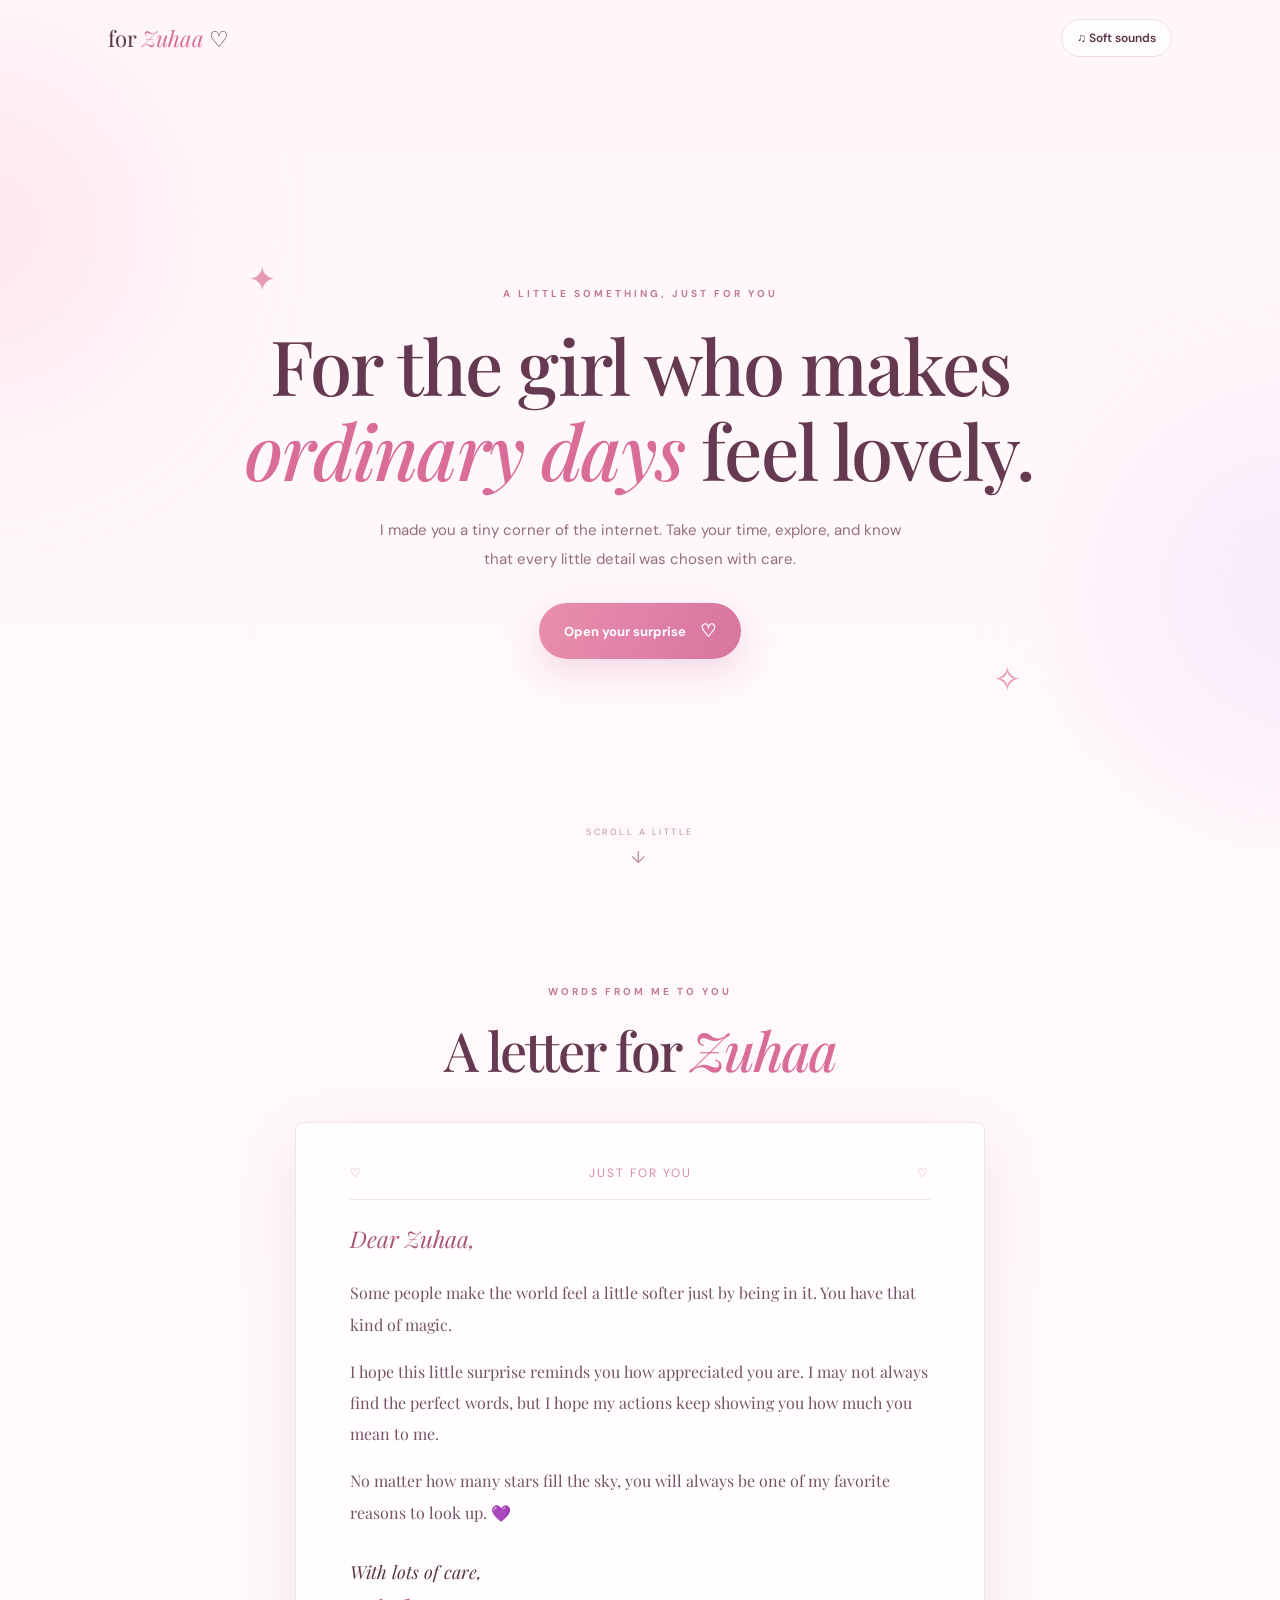
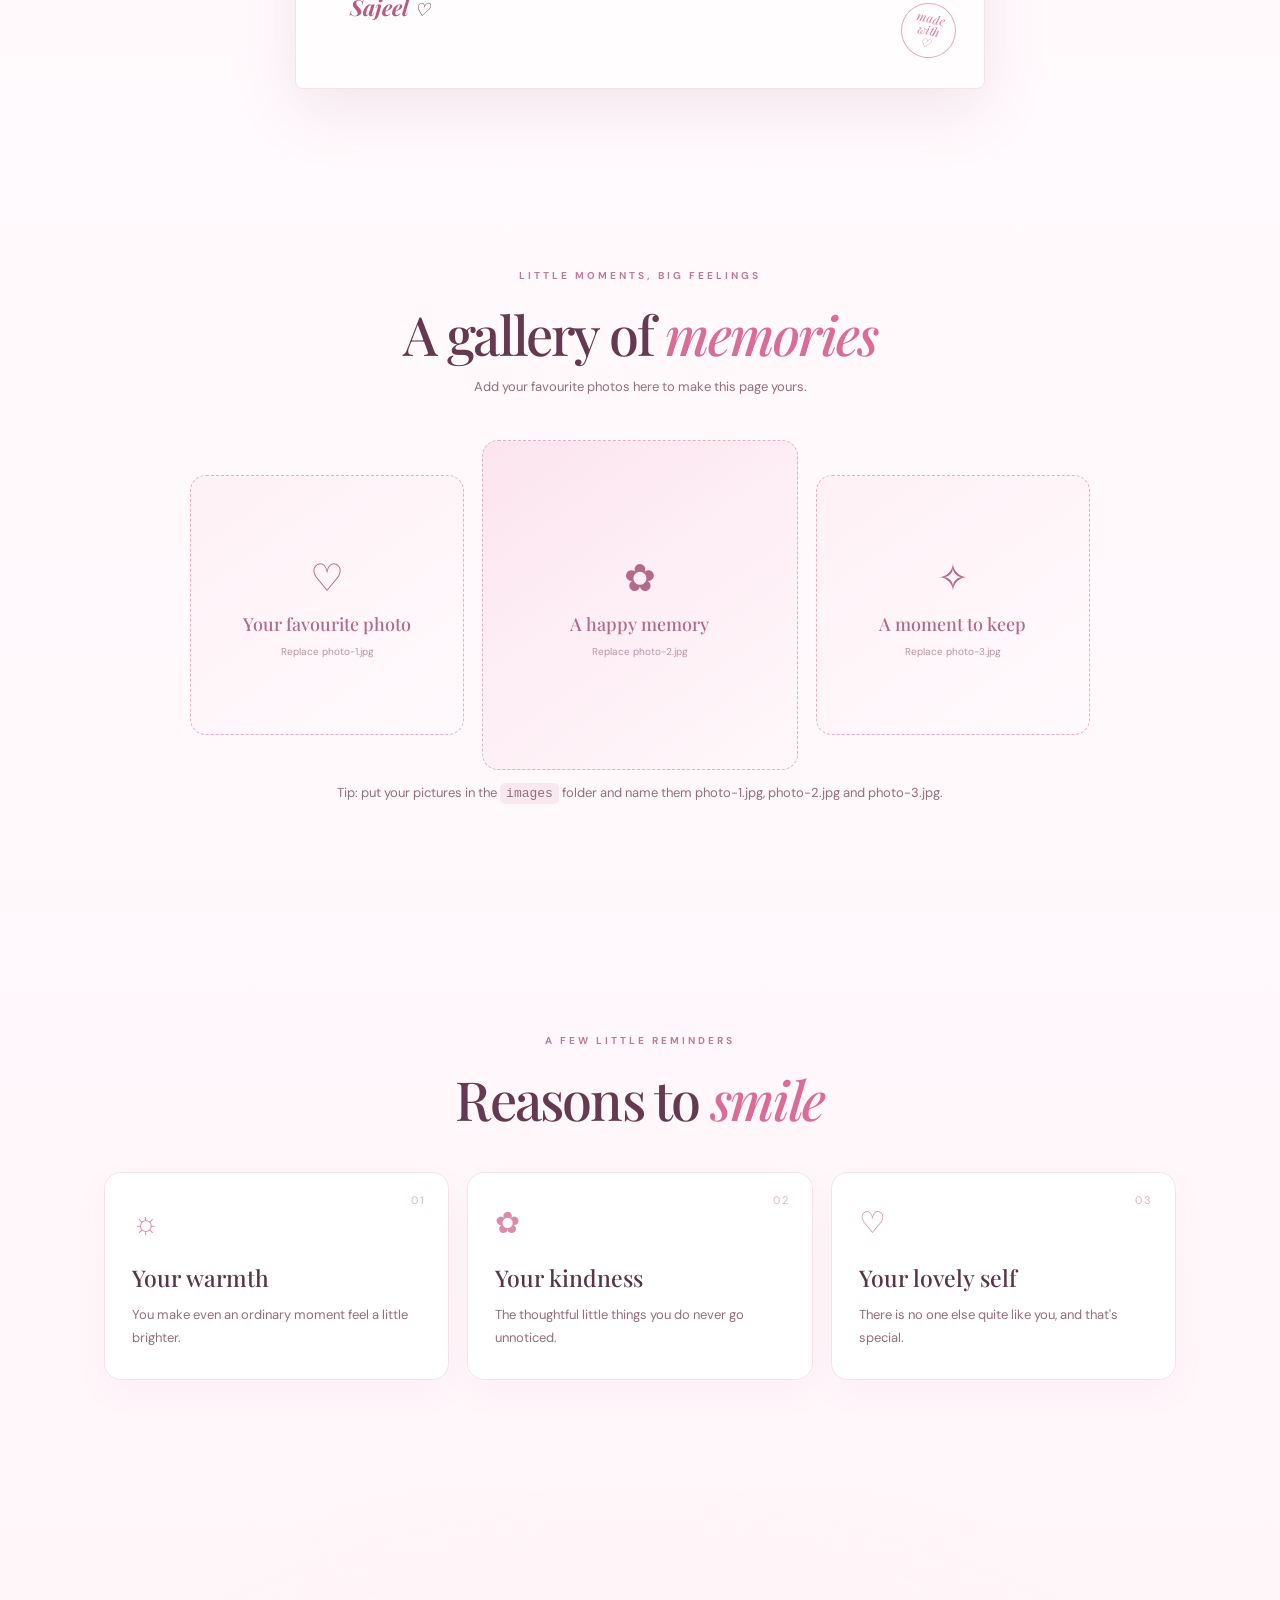
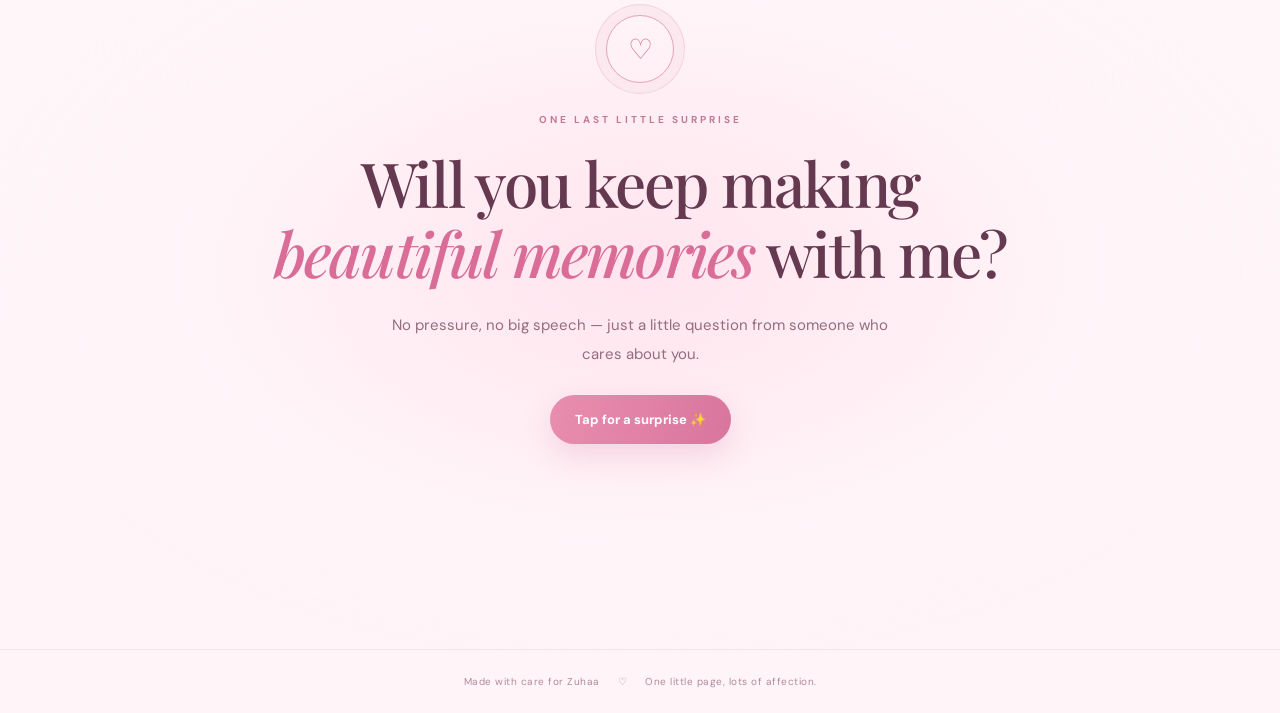
==== index.html @ 1cbfd00b "Add files via upload" ====
<!DOCTYPE html>
<html lang="en">
<head>
  <meta charset="UTF-8">
  <meta name="viewport" content="width=device-width, initial-scale=1.0">
  <meta name="theme-color" content="#ffe8f0">
  <meta name="description" content="A little universe made just for Zuhaa.">
  <title>For Zuhaa ♡</title>
  <link rel="preconnect" href="https://fonts.googleapis.com">
  <link rel="preconnect" href="https://fonts.gstatic.com" crossorigin>
  <link href="https://fonts.googleapis.com/css2?family=DM+Sans:wght@400;500;600;700&family=Playfair+Display:ital,wght@0,500;0,600;0,700;1,500;1,600&display=swap" rel="stylesheet">
  <link rel="stylesheet" href="style.css">
</head>
<body>
  <div class="ambient ambient-one"></div><div class="ambient ambient-two"></div>
  <nav class="topbar">
    <a class="brand" href="#home" aria-label="Home">for <span>Zuhaa</span> ♡</a>
    <button class="music-toggle" id="musicToggle" type="button" aria-pressed="false">♫ <span>Soft sounds</span></button>
  </nav>

  <main>
    <section class="hero section" id="home">
      <div class="sparkle sparkle-a">✦</div><div class="sparkle sparkle-b">✧</div>
      <p class="eyebrow">A LITTLE SOMETHING, JUST FOR YOU</p>
      <h1>For the girl who makes<br><em>ordinary days</em> feel lovely.</h1>
      <p class="hero-copy">I made you a tiny corner of the internet. Take your time, explore, and know that every little detail was chosen with care.</p>
      <a class="primary-btn" href="#letter">Open your surprise <span>♡</span></a>
      <div class="scroll-note">SCROLL A LITTLE <span>↓</span></div>
    </section>

    <section class="section letter-section" id="letter">
      <div class="section-heading"><p class="eyebrow">WORDS FROM ME TO YOU</p><h2>A letter for <em>Zuhaa</em></h2></div>
      <article class="letter-card">
        <div class="letter-top"><span>♡</span><span>JUST FOR YOU</span><span>♡</span></div>
        <p class="letter-dear">Dear Zuhaa,</p>
        <p>Some people make the world feel a little softer just by being in it. You have that kind of magic.</p>
        <p>I hope this little surprise reminds you how appreciated you are. I may not always find the perfect words, but I hope my actions keep showing you how much you mean to me.</p>
        <p>No matter how many stars fill the sky, you will always be one of my favorite reasons to look up. 💜</p>
        <p class="letter-sign">With lots of care, <br><strong>Sajeel</strong> ♡</p>
        <div class="letter-stamp">made<br>with<br>♡</div>
      </article>
    </section>

    <section class="section memories-section" id="memories">
      <div class="section-heading"><p class="eyebrow">LITTLE MOMENTS, BIG FEELINGS</p><h2>A gallery of <em>memories</em></h2><p class="subheading">Add your favourite photos here to make this page yours.</p></div>
      <div class="gallery" id="gallery">
        <div class="photo-placeholder"><span>♡</span><strong>Your favourite photo</strong><small>Replace photo-1.jpg</small></div>
        <div class="photo-placeholder tall"><span>✿</span><strong>A happy memory</strong><small>Replace photo-2.jpg</small></div>
        <div class="photo-placeholder"><span>✧</span><strong>A moment to keep</strong><small>Replace photo-3.jpg</small></div>
      </div>
      <p class="gallery-tip">Tip: put your pictures in the <code>images</code> folder and name them photo-1.jpg, photo-2.jpg and photo-3.jpg.</p>
    </section>

    <section class="section reasons-section" id="reasons">
      <div class="section-heading"><p class="eyebrow">A FEW LITTLE REMINDERS</p><h2>Reasons to <em>smile</em></h2></div>
      <div class="reason-grid">
        <article class="reason-card"><span>01</span><div class="reason-icon">☼</div><h3>Your warmth</h3><p>You make even an ordinary moment feel a little brighter.</p></article>
        <article class="reason-card"><span>02</span><div class="reason-icon">✿</div><h3>Your kindness</h3><p>The thoughtful little things you do never go unnoticed.</p></article>
        <article class="reason-card"><span>03</span><div class="reason-icon">♡</div><h3>Your lovely self</h3><p>There is no one else quite like you, and that's special.</p></article>
      </div>
    </section>

    <section class="final-section section" id="surprise">
      <div class="final-orbit">♡</div>
      <p class="eyebrow">ONE LAST LITTLE SURPRISE</p>
      <h2>Will you keep making<br><em>beautiful memories</em> with me?</h2>
      <p class="final-copy">No pressure, no big speech — just a little question from someone who cares about you.</p>
      <button class="primary-btn" id="surpriseBtn" type="button">Tap for a surprise ✨</button>
      <p class="surprise-message" id="surpriseMessage" aria-live="polite"></p>
    </section>
  </main>

  <footer><span>Made with care for Zuhaa</span><span>♡</span><span>One little page, lots of affection.</span></footer>
  <div class="toast" id="toast" role="status" aria-live="polite"></div>
  <script src="script.js"></script>
</body>
</html>
---- style.css ----
@import url('https://fonts.googleapis.com/css2?family=DM+Sans:wght@400;500;600;700&family=Playfair+Display:ital,wght@0,500;0,600;0,700;1,500;1,600&display=swap');
:root{--ink:#593447;--muted:#946d7e;--pink:#ef9bb8;--rose:#d96d98;--cream:#fff9fb;--line:#f2d9e3;--shadow:0 22px 65px rgba(157,83,117,.12)}
*{box-sizing:border-box}html{scroll-behavior:smooth}body{margin:0;background:linear-gradient(180deg,#fff7fa 0%,#fffafd 45%,#fff4f8 100%);color:var(--ink);font-family:'DM Sans',sans-serif;overflow-x:hidden}.ambient{position:fixed;width:320px;height:320px;border-radius:50%;filter:blur(85px);opacity:.34;pointer-events:none;z-index:-1}.ambient-one{background:#ffc5d8;top:8%;left:-180px}.ambient-two{background:#ead0ff;right:-180px;top:48%}.topbar{height:76px;max-width:1120px;margin:auto;padding:0 28px;display:flex;align-items:center;justify-content:space-between}.brand{font-family:'Playfair Display',serif;text-decoration:none;color:var(--ink);font-size:22px}.brand span{font-style:italic;color:var(--rose)}.music-toggle{border:1px solid var(--line);background:#ffffffa8;color:var(--ink);padding:10px 15px;border-radius:30px;font:600 12px 'DM Sans';cursor:pointer}.music-toggle:hover{background:white}.section{padding:110px 24px;max-width:1120px;margin:auto;text-align:center}.hero{min-height:calc(100vh - 76px);display:flex;flex-direction:column;align-items:center;justify-content:center;position:relative;padding-top:70px;padding-bottom:100px}.eyebrow{font-size:10px;letter-spacing:3px;font-weight:700;color:#c17a96;margin:0 0 22px}.hero h1,.section-heading h2,.final-section h2{font:500 clamp(42px,7vw,76px)/1.12 'Playfair Display',serif;letter-spacing:-1.8px;margin:0;color:#65394f}.hero h1 em,.section-heading h2 em,.final-section h2 em{color:var(--rose);font-weight:500}.hero-copy,.final-copy{max-width:530px;color:var(--muted);font-size:15px;line-height:1.9;margin:24px auto 30px}.primary-btn{display:inline-flex;gap:14px;align-items:center;justify-content:center;border:0;border-radius:40px;padding:16px 25px;background:linear-gradient(110deg,#e98eae,#d8759d);box-shadow:0 12px 30px #df91b34d;color:white;text-decoration:none;font:700 13px 'DM Sans';cursor:pointer;transition:transform .2s,box-shadow .2s}.primary-btn:hover{transform:translateY(-3px);box-shadow:0 16px 35px #df91b36b}.primary-btn span{font-size:18px}.scroll-note{position:absolute;bottom:32px;font-size:9px;letter-spacing:2.5px;color:#bd91a4}.scroll-note span{display:block;font-size:17px;margin-top:8px}.sparkle{position:absolute;color:#e69ab5;font-size:34px;animation:float 4s ease-in-out infinite}.sparkle-a{top:22%;left:15%}.sparkle-b{right:16%;bottom:24%;animation-delay:1s}@keyframes float{50%{transform:translateY(-13px) rotate(15deg)}}.letter-section{padding-top:85px}.section-heading{margin-bottom:42px}.section-heading h2{font-size:clamp(36px,5vw,54px)}.letter-card{position:relative;max-width:690px;margin:auto;text-align:left;background:#fffdfd;border:1px solid #f5e1e8;border-radius:8px;padding:42px 54px;box-shadow:var(--shadow);background-image:linear-gradient(#fffdfd,#fffdfd),repeating-linear-gradient(transparent,transparent 31px,#f7eaf0 32px)}.letter-top{display:flex;justify-content:space-between;color:#d88ba8;font-size:12px;letter-spacing:2px;border-bottom:1px solid #f4e4ea;padding-bottom:18px}.letter-dear{font:italic 23px 'Playfair Display',serif;color:#a95679}.letter-card p:not(.letter-sign):not(.letter-dear){font:16px/1.95 'Playfair Display',serif;color:#765366}.letter-sign{font:italic 18px/1.8 'Playfair Display',serif;margin-top:28px}.letter-sign strong{color:#b65c81;font-size:22px}.letter-stamp{position:absolute;right:28px;bottom:30px;border:1px solid #e7a9bf;color:#d47d9d;width:55px;height:55px;border-radius:50%;display:grid;place-content:center;text-align:center;font:italic 12px/1.05 'Playfair Display';transform:rotate(12deg)}.memories-section{padding-top:70px}.subheading,.gallery-tip{color:var(--muted);font-size:13px;margin-top:14px}.gallery{display:grid;grid-template-columns:1fr 1.15fr 1fr;gap:18px;align-items:center;max-width:900px;margin:45px auto 0}.photo-placeholder{min-height:260px;border:1px dashed #e6afc3;border-radius:16px;background:linear-gradient(145deg,#fff1f6,#fffafd);display:flex;flex-direction:column;align-items:center;justify-content:center;color:#b16b88;gap:9px;padding:15px}.photo-placeholder.tall{min-height:330px;background:linear-gradient(145deg,#fce5ef,#fff8fb)}.photo-placeholder span{font-size:38px}.photo-placeholder strong{font:500 18px 'Playfair Display'}.photo-placeholder small{font-size:10px;color:#bd93a5}.gallery-tip code{background:#f9e8ef;padding:3px 6px;border-radius:5px}.reason-grid{display:grid;grid-template-columns:repeat(3,1fr);gap:18px;text-align:left}.reason-card{position:relative;background:#fff;border:1px solid #f4e2e9;border-radius:17px;padding:30px 27px;box-shadow:0 12px 35px #b86d8c0c}.reason-card>span{position:absolute;right:22px;top:20px;color:#e4b2c5;font-size:11px;letter-spacing:2px}.reason-icon{font-size:30px;color:#dc8ba8;margin-bottom:20px}.reason-card h3{font:500 23px 'Playfair Display';margin:0 0 10px}.reason-card p{font-size:13px;line-height:1.8;color:var(--muted);margin:0}.final-section{max-width:none;background:radial-gradient(ellipse at center,#ffe4ee 0%,#fff4f8 48%,transparent 75%);padding-top:125px;padding-bottom:130px}.final-orbit{width:68px;height:68px;border:1px solid #e7a4bd;border-radius:50%;display:grid;place-items:center;margin:0 auto 30px;color:#d8799d;font-size:28px;box-shadow:0 0 0 10px #fce8ef,0 0 0 11px #f1d4df}.final-section h2{font-size:clamp(37px,5.6vw,62px)}.final-copy{margin-bottom:27px}.surprise-message{min-height:30px;color:#a94f76;font:italic 20px 'Playfair Display';margin-top:25px}footer{display:flex;justify-content:center;gap:18px;flex-wrap:wrap;padding:25px;color:#b18a9b;font-size:10px;letter-spacing:.5px;border-top:1px solid #f4e4ea}.toast{position:fixed;bottom:22px;left:50%;transform:translate(-50%,20px);opacity:0;background:#65394f;color:white;padding:12px 18px;border-radius:30px;font-size:12px;transition:.3s;pointer-events:none}.toast.show{opacity:1;transform:translate(-50%,0)}
@media(max-width:700px){.section{padding:82px 20px}.hero{min-height:calc(92vh - 76px)}.hero h1{font-size:clamp(39px,11vw,58px)}.hero-copy{font-size:14px}.sparkle-a{left:5%;top:17%}.sparkle-b{right:7%;bottom:18%}.letter-card{padding:30px 25px}.letter-card p:not(.letter-sign):not(.letter-dear){font-size:15px}.letter-stamp{right:18px;bottom:20px;width:47px;height:47px}.gallery{grid-template-columns:1fr;max-width:390px}.photo-placeholder,.photo-placeholder.tall{min-height:220px}.reason-grid{grid-template-columns:1fr;max-width:420px;margin:auto}.reason-card{padding:25px}.final-section{padding-top:100px;padding-bottom:100px}footer{gap:9px;flex-direction:column;align-items:center}.topbar{padding:0 19px}}
@media(prefers-reduced-motion:reduce){*,*::before,*::after{scroll-behavior:auto!important;animation:none!important;transition:none!important}}
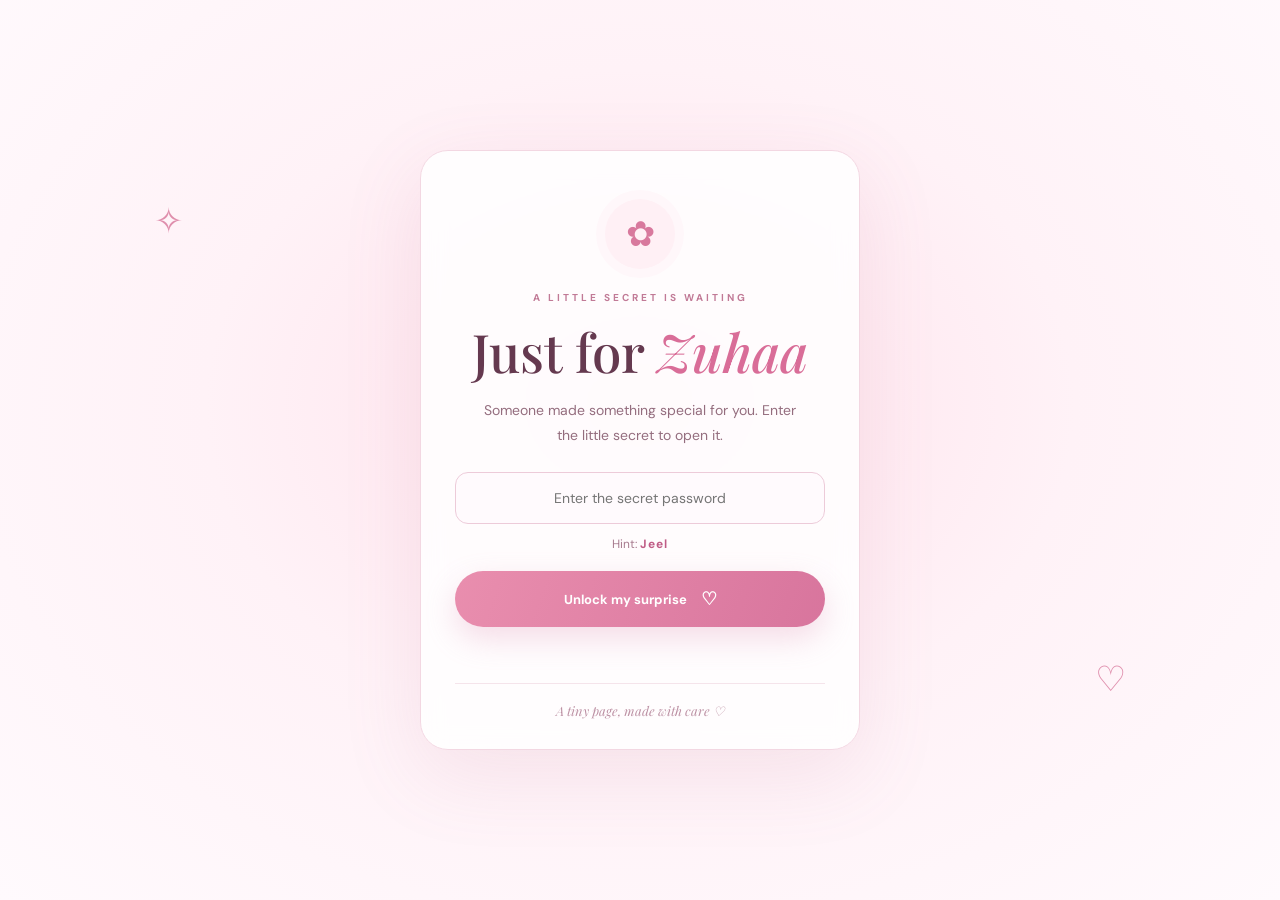
==== commit 2ca1164f: "Add files via upload" ====
--- a/index.html
+++ b/index.html
@@ -3,75 +3,98 @@
 <head>
   <meta charset="UTF-8">
   <meta name="viewport" content="width=device-width, initial-scale=1.0">
-  <meta name="theme-color" content="#ffe8f0">
+  <meta name="theme-color" content="#fff0f5">
   <meta name="description" content="A little universe made just for Zuhaa.">
-  <title>For Zuhaa ♡</title>
+  <title>A Secret for Zuhaa ♡</title>
   <link rel="preconnect" href="https://fonts.googleapis.com">
   <link rel="preconnect" href="https://fonts.gstatic.com" crossorigin>
   <link href="https://fonts.googleapis.com/css2?family=DM+Sans:wght@400;500;600;700&family=Playfair+Display:ital,wght@0,500;0,600;0,700;1,500;1,600&display=swap" rel="stylesheet">
   <link rel="stylesheet" href="style.css">
 </head>
 <body>
-  <div class="ambient ambient-one"></div><div class="ambient ambient-two"></div>
-  <nav class="topbar">
-    <a class="brand" href="#home" aria-label="Home">for <span>Zuhaa</span> ♡</a>
-    <button class="music-toggle" id="musicToggle" type="button" aria-pressed="false">♫ <span>Soft sounds</span></button>
-  </nav>
+  <div class="ambient ambient-one"></div>
+  <div class="ambient ambient-two"></div>
 
-  <main>
-    <section class="hero section" id="home">
-      <div class="sparkle sparkle-a">✦</div><div class="sparkle sparkle-b">✧</div>
-      <p class="eyebrow">A LITTLE SOMETHING, JUST FOR YOU</p>
-      <h1>For the girl who makes<br><em>ordinary days</em> feel lovely.</h1>
-      <p class="hero-copy">I made you a tiny corner of the internet. Take your time, explore, and know that every little detail was chosen with care.</p>
-      <a class="primary-btn" href="#letter">Open your surprise <span>♡</span></a>
-      <div class="scroll-note">SCROLL A LITTLE <span>↓</span></div>
-    </section>
+  <!-- Secret entrance: this is a playful client-side gate, not secure authentication. -->
+  <section class="gate" id="passwordGate" aria-labelledby="gateTitle">
+    <div class="gate-card">
+      <div class="gate-flower" aria-hidden="true">✿</div>
+      <p class="eyebrow">A LITTLE SECRET IS WAITING</p>
+      <h1 id="gateTitle">Just for <em>Zuhaa</em></h1>
+      <p class="gate-copy">Someone made something special for you. Enter the little secret to open it.</p>
+      <form id="unlockForm">
+        <label class="sr-only" for="passwordInput">Secret password</label>
+        <input id="passwordInput" type="password" placeholder="Enter the secret password" autocomplete="off" required>
+        <p class="hint">Hint: <strong>Jeel</strong></p>
+        <button class="primary-btn gate-button" type="submit">Unlock my surprise <span>♡</span></button>
+        <p class="gate-error" id="gateError" role="alert" aria-live="polite"></p>
+      </form>
+      <div class="gate-footer">A tiny page, made with care ♡</div>
+    </div>
+    <div class="gate-sparkle sparkle-left" aria-hidden="true">✧</div>
+    <div class="gate-sparkle sparkle-right" aria-hidden="true">♡</div>
+  </section>
 
-    <section class="section letter-section" id="letter">
-      <div class="section-heading"><p class="eyebrow">WORDS FROM ME TO YOU</p><h2>A letter for <em>Zuhaa</em></h2></div>
-      <article class="letter-card">
-        <div class="letter-top"><span>♡</span><span>JUST FOR YOU</span><span>♡</span></div>
-        <p class="letter-dear">Dear Zuhaa,</p>
-        <p>Some people make the world feel a little softer just by being in it. You have that kind of magic.</p>
-        <p>I hope this little surprise reminds you how appreciated you are. I may not always find the perfect words, but I hope my actions keep showing you how much you mean to me.</p>
-        <p>No matter how many stars fill the sky, you will always be one of my favorite reasons to look up. 💜</p>
-        <p class="letter-sign">With lots of care, <br><strong>Sajeel</strong> ♡</p>
-        <div class="letter-stamp">made<br>with<br>♡</div>
-      </article>
-    </section>
+  <div id="mainWebsite" class="website-content" hidden>
+    <nav class="topbar">
+      <a class="brand" href="#home" aria-label="Home">for <span>Zuhaa</span> ♡</a>
+      <span class="top-note">a little universe made for you</span>
+    </nav>
 
-    <section class="section memories-section" id="memories">
-      <div class="section-heading"><p class="eyebrow">LITTLE MOMENTS, BIG FEELINGS</p><h2>A gallery of <em>memories</em></h2><p class="subheading">Add your favourite photos here to make this page yours.</p></div>
-      <div class="gallery" id="gallery">
-        <div class="photo-placeholder"><span>♡</span><strong>Your favourite photo</strong><small>Replace photo-1.jpg</small></div>
-        <div class="photo-placeholder tall"><span>✿</span><strong>A happy memory</strong><small>Replace photo-2.jpg</small></div>
-        <div class="photo-placeholder"><span>✧</span><strong>A moment to keep</strong><small>Replace photo-3.jpg</small></div>
-      </div>
-      <p class="gallery-tip">Tip: put your pictures in the <code>images</code> folder and name them photo-1.jpg, photo-2.jpg and photo-3.jpg.</p>
-    </section>
+    <main>
+      <section class="hero section" id="home">
+        <div class="sparkle sparkle-a">✦</div><div class="sparkle sparkle-b">✧</div>
+        <p class="eyebrow">A LITTLE SOMETHING, JUST FOR YOU</p>
+        <h1>For the girl who makes<br><em>ordinary days</em> feel lovely.</h1>
+        <p class="hero-copy">I made you a tiny corner of the internet. Take your time, explore, and know that every little detail was chosen with care.</p>
+        <a class="primary-btn" href="#letter">Open your surprise <span>♡</span></a>
+        <div class="scroll-note">SCROLL A LITTLE <span>↓</span></div>
+      </section>
 
-    <section class="section reasons-section" id="reasons">
-      <div class="section-heading"><p class="eyebrow">A FEW LITTLE REMINDERS</p><h2>Reasons to <em>smile</em></h2></div>
-      <div class="reason-grid">
-        <article class="reason-card"><span>01</span><div class="reason-icon">☼</div><h3>Your warmth</h3><p>You make even an ordinary moment feel a little brighter.</p></article>
-        <article class="reason-card"><span>02</span><div class="reason-icon">✿</div><h3>Your kindness</h3><p>The thoughtful little things you do never go unnoticed.</p></article>
-        <article class="reason-card"><span>03</span><div class="reason-icon">♡</div><h3>Your lovely self</h3><p>There is no one else quite like you, and that's special.</p></article>
-      </div>
-    </section>
+      <section class="section letter-section" id="letter">
+        <div class="section-heading"><p class="eyebrow">WORDS FROM ME TO YOU</p><h2>A letter for <em>Zuhaa</em></h2></div>
+        <article class="letter-card">
+          <div class="letter-top"><span>♡</span><span>JUST FOR YOU</span><span>♡</span></div>
+          <p class="letter-dear">Dear Zuhaa,</p>
+          <p>Some people make the world feel a little softer just by being in it. You have that kind of magic.</p>
+          <p>I hope this little surprise reminds you how appreciated you are. I may not always find the perfect words, but I hope my actions keep showing you how much you mean to me.</p>
+          <p>No matter how many stars fill the sky, you will always be one of my favorite reasons to look up. 💜</p>
+          <p class="letter-sign">With lots of care,<br><strong>Sajeel</strong> ♡</p>
+          <div class="letter-stamp">made<br>with<br>♡</div>
+        </article>
+      </section>
 
-    <section class="final-section section" id="surprise">
-      <div class="final-orbit">♡</div>
-      <p class="eyebrow">ONE LAST LITTLE SURPRISE</p>
-      <h2>Will you keep making<br><em>beautiful memories</em> with me?</h2>
-      <p class="final-copy">No pressure, no big speech — just a little question from someone who cares about you.</p>
-      <button class="primary-btn" id="surpriseBtn" type="button">Tap for a surprise ✨</button>
-      <p class="surprise-message" id="surpriseMessage" aria-live="polite"></p>
-    </section>
-  </main>
+      <section class="section memories-section" id="memories">
+        <div class="section-heading"><p class="eyebrow">LITTLE MOMENTS, BIG FEELINGS</p><h2>A gallery of <em>memories</em></h2><p class="subheading">Add your favourite photos here to make this page yours.</p></div>
+        <div class="gallery">
+          <figure class="photo-frame"><img src="images/photo-1.jpg" alt="A favourite memory" loading="lazy" onerror="this.parentElement.classList.add('empty');this.remove()"><figcaption>Favourite moment</figcaption><span class="photo-empty">♡<small>Add photo-1.jpg</small></span></figure>
+          <figure class="photo-frame"><img src="images/photo-2.jpg" alt="A happy memory" loading="lazy" onerror="this.parentElement.classList.add('empty');this.remove()"><figcaption>A happy memory</figcaption><span class="photo-empty">✿<small>Add photo-2.jpg</small></span></figure>
+          <figure class="photo-frame"><img src="images/photo-3.jpg" alt="A moment to keep" loading="lazy" onerror="this.parentElement.classList.add('empty');this.remove()"><figcaption>A moment to keep</figcaption><span class="photo-empty">✧<small>Add photo-3.jpg</small></span></figure>
+        </div>
+        <p class="gallery-tip">Add photos to the <code>images</code> folder using the filenames shown above. You can add more by copying a photo-frame block in this HTML.</p>
+      </section>
 
-  <footer><span>Made with care for Zuhaa</span><span>♡</span><span>One little page, lots of affection.</span></footer>
-  <div class="toast" id="toast" role="status" aria-live="polite"></div>
+      <section class="section reasons-section" id="reasons">
+        <div class="section-heading"><p class="eyebrow">A FEW LITTLE REMINDERS</p><h2>Reasons to <em>smile</em></h2></div>
+        <div class="reason-grid">
+          <article class="reason-card"><span>01</span><div class="reason-icon">☼</div><h3>Your warmth</h3><p>You make even an ordinary moment feel a little brighter.</p></article>
+          <article class="reason-card"><span>02</span><div class="reason-icon">✿</div><h3>Your kindness</h3><p>The thoughtful little things you do never go unnoticed.</p></article>
+          <article class="reason-card"><span>03</span><div class="reason-icon">♡</div><h3>Your lovely self</h3><p>There is no one else quite like you, and that's special.</p></article>
+        </div>
+      </section>
+
+      <section class="final-section section" id="surprise">
+        <div class="final-orbit">♡</div>
+        <p class="eyebrow">ONE LAST LITTLE SURPRISE</p>
+        <h2>Will you keep making<br><em>beautiful memories</em> with me?</h2>
+        <p class="final-copy">No pressure, no big speech — just a little question from someone who cares about you.</p>
+        <button class="primary-btn" id="surpriseBtn" type="button">Tap for a surprise ✨</button>
+        <p class="surprise-message" id="surpriseMessage" aria-live="polite"></p>
+      </section>
+    </main>
+    <footer><span>Made with care for Zuhaa</span><span>♡</span><span>One little page, lots of affection.</span></footer>
+  </div>
+
   <script src="script.js"></script>
 </body>
 </html>
--- a/style.css
+++ b/style.css
@@ -1,5 +1,12 @@
 @import url('https://fonts.googleapis.com/css2?family=DM+Sans:wght@400;500;600;700&family=Playfair+Display:ital,wght@0,500;0,600;0,700;1,500;1,600&display=swap');
-:root{--ink:#593447;--muted:#946d7e;--pink:#ef9bb8;--rose:#d96d98;--cream:#fff9fb;--line:#f2d9e3;--shadow:0 22px 65px rgba(157,83,117,.12)}
-*{box-sizing:border-box}html{scroll-behavior:smooth}body{margin:0;background:linear-gradient(180deg,#fff7fa 0%,#fffafd 45%,#fff4f8 100%);color:var(--ink);font-family:'DM Sans',sans-serif;overflow-x:hidden}.ambient{position:fixed;width:320px;height:320px;border-radius:50%;filter:blur(85px);opacity:.34;pointer-events:none;z-index:-1}.ambient-one{background:#ffc5d8;top:8%;left:-180px}.ambient-two{background:#ead0ff;right:-180px;top:48%}.topbar{height:76px;max-width:1120px;margin:auto;padding:0 28px;display:flex;align-items:center;justify-content:space-between}.brand{font-family:'Playfair Display',serif;text-decoration:none;color:var(--ink);font-size:22px}.brand span{font-style:italic;color:var(--rose)}.music-toggle{border:1px solid var(--line);background:#ffffffa8;color:var(--ink);padding:10px 15px;border-radius:30px;font:600 12px 'DM Sans';cursor:pointer}.music-toggle:hover{background:white}.section{padding:110px 24px;max-width:1120px;margin:auto;text-align:center}.hero{min-height:calc(100vh - 76px);display:flex;flex-direction:column;align-items:center;justify-content:center;position:relative;padding-top:70px;padding-bottom:100px}.eyebrow{font-size:10px;letter-spacing:3px;font-weight:700;color:#c17a96;margin:0 0 22px}.hero h1,.section-heading h2,.final-section h2{font:500 clamp(42px,7vw,76px)/1.12 'Playfair Display',serif;letter-spacing:-1.8px;margin:0;color:#65394f}.hero h1 em,.section-heading h2 em,.final-section h2 em{color:var(--rose);font-weight:500}.hero-copy,.final-copy{max-width:530px;color:var(--muted);font-size:15px;line-height:1.9;margin:24px auto 30px}.primary-btn{display:inline-flex;gap:14px;align-items:center;justify-content:center;border:0;border-radius:40px;padding:16px 25px;background:linear-gradient(110deg,#e98eae,#d8759d);box-shadow:0 12px 30px #df91b34d;color:white;text-decoration:none;font:700 13px 'DM Sans';cursor:pointer;transition:transform .2s,box-shadow .2s}.primary-btn:hover{transform:translateY(-3px);box-shadow:0 16px 35px #df91b36b}.primary-btn span{font-size:18px}.scroll-note{position:absolute;bottom:32px;font-size:9px;letter-spacing:2.5px;color:#bd91a4}.scroll-note span{display:block;font-size:17px;margin-top:8px}.sparkle{position:absolute;color:#e69ab5;font-size:34px;animation:float 4s ease-in-out infinite}.sparkle-a{top:22%;left:15%}.sparkle-b{right:16%;bottom:24%;animation-delay:1s}@keyframes float{50%{transform:translateY(-13px) rotate(15deg)}}.letter-section{padding-top:85px}.section-heading{margin-bottom:42px}.section-heading h2{font-size:clamp(36px,5vw,54px)}.letter-card{position:relative;max-width:690px;margin:auto;text-align:left;background:#fffdfd;border:1px solid #f5e1e8;border-radius:8px;padding:42px 54px;box-shadow:var(--shadow);background-image:linear-gradient(#fffdfd,#fffdfd),repeating-linear-gradient(transparent,transparent 31px,#f7eaf0 32px)}.letter-top{display:flex;justify-content:space-between;color:#d88ba8;font-size:12px;letter-spacing:2px;border-bottom:1px solid #f4e4ea;padding-bottom:18px}.letter-dear{font:italic 23px 'Playfair Display',serif;color:#a95679}.letter-card p:not(.letter-sign):not(.letter-dear){font:16px/1.95 'Playfair Display',serif;color:#765366}.letter-sign{font:italic 18px/1.8 'Playfair Display',serif;margin-top:28px}.letter-sign strong{color:#b65c81;font-size:22px}.letter-stamp{position:absolute;right:28px;bottom:30px;border:1px solid #e7a9bf;color:#d47d9d;width:55px;height:55px;border-radius:50%;display:grid;place-content:center;text-align:center;font:italic 12px/1.05 'Playfair Display';transform:rotate(12deg)}.memories-section{padding-top:70px}.subheading,.gallery-tip{color:var(--muted);font-size:13px;margin-top:14px}.gallery{display:grid;grid-template-columns:1fr 1.15fr 1fr;gap:18px;align-items:center;max-width:900px;margin:45px auto 0}.photo-placeholder{min-height:260px;border:1px dashed #e6afc3;border-radius:16px;background:linear-gradient(145deg,#fff1f6,#fffafd);display:flex;flex-direction:column;align-items:center;justify-content:center;color:#b16b88;gap:9px;padding:15px}.photo-placeholder.tall{min-height:330px;background:linear-gradient(145deg,#fce5ef,#fff8fb)}.photo-placeholder span{font-size:38px}.photo-placeholder strong{font:500 18px 'Playfair Display'}.photo-placeholder small{font-size:10px;color:#bd93a5}.gallery-tip code{background:#f9e8ef;padding:3px 6px;border-radius:5px}.reason-grid{display:grid;grid-template-columns:repeat(3,1fr);gap:18px;text-align:left}.reason-card{position:relative;background:#fff;border:1px solid #f4e2e9;border-radius:17px;padding:30px 27px;box-shadow:0 12px 35px #b86d8c0c}.reason-card>span{position:absolute;right:22px;top:20px;color:#e4b2c5;font-size:11px;letter-spacing:2px}.reason-icon{font-size:30px;color:#dc8ba8;margin-bottom:20px}.reason-card h3{font:500 23px 'Playfair Display';margin:0 0 10px}.reason-card p{font-size:13px;line-height:1.8;color:var(--muted);margin:0}.final-section{max-width:none;background:radial-gradient(ellipse at center,#ffe4ee 0%,#fff4f8 48%,transparent 75%);padding-top:125px;padding-bottom:130px}.final-orbit{width:68px;height:68px;border:1px solid #e7a4bd;border-radius:50%;display:grid;place-items:center;margin:0 auto 30px;color:#d8799d;font-size:28px;box-shadow:0 0 0 10px #fce8ef,0 0 0 11px #f1d4df}.final-section h2{font-size:clamp(37px,5.6vw,62px)}.final-copy{margin-bottom:27px}.surprise-message{min-height:30px;color:#a94f76;font:italic 20px 'Playfair Display';margin-top:25px}footer{display:flex;justify-content:center;gap:18px;flex-wrap:wrap;padding:25px;color:#b18a9b;font-size:10px;letter-spacing:.5px;border-top:1px solid #f4e4ea}.toast{position:fixed;bottom:22px;left:50%;transform:translate(-50%,20px);opacity:0;background:#65394f;color:white;padding:12px 18px;border-radius:30px;font-size:12px;transition:.3s;pointer-events:none}.toast.show{opacity:1;transform:translate(-50%,0)}
-@media(max-width:700px){.section{padding:82px 20px}.hero{min-height:calc(92vh - 76px)}.hero h1{font-size:clamp(39px,11vw,58px)}.hero-copy{font-size:14px}.sparkle-a{left:5%;top:17%}.sparkle-b{right:7%;bottom:18%}.letter-card{padding:30px 25px}.letter-card p:not(.letter-sign):not(.letter-dear){font-size:15px}.letter-stamp{right:18px;bottom:20px;width:47px;height:47px}.gallery{grid-template-columns:1fr;max-width:390px}.photo-placeholder,.photo-placeholder.tall{min-height:220px}.reason-grid{grid-template-columns:1fr;max-width:420px;margin:auto}.reason-card{padding:25px}.final-section{padding-top:100px;padding-bottom:100px}footer{gap:9px;flex-direction:column;align-items:center}.topbar{padding:0 19px}}
+:root{--ink:#593447;--muted:#946d7e;--pink:#ef9bb8;--rose:#d96d98;--line:#f2d9e3;--shadow:0 22px 65px rgba(157,83,117,.12)}
+*{box-sizing:border-box}html{scroll-behavior:smooth}body{margin:0;background:linear-gradient(180deg,#fff7fa 0%,#fffafd 45%,#fff4f8 100%);color:var(--ink);font-family:'DM Sans',sans-serif;overflow-x:hidden}.ambient{position:fixed;width:320px;height:320px;border-radius:50%;filter:blur(85px);opacity:.34;pointer-events:none;z-index:-1}.ambient-one{background:#ffc5d8;top:8%;left:-180px}.ambient-two{background:#ead0ff;right:-180px;top:48%}
+[hidden]{display:none!important}.sr-only{position:absolute;width:1px;height:1px;padding:0;margin:-1px;overflow:hidden;clip:rect(0,0,0,0);white-space:nowrap;border:0}
+.gate{min-height:100svh;padding:28px 18px;display:grid;place-items:center;position:relative;overflow:hidden;background:radial-gradient(ellipse at 50% 45%,#ffe1eb 0%,#fff2f7 48%,#fffafd 100%)}.gate-card{width:min(100%,440px);padding:48px 34px 30px;text-align:center;background:#ffffffd9;border:1px solid #f3d7e2;border-radius:28px;box-shadow:0 25px 80px #b86d8c20;backdrop-filter:blur(12px);position:relative;z-index:1}.gate-flower{width:70px;height:70px;margin:0 auto 22px;border-radius:50%;display:grid;place-items:center;background:#fff0f5;color:#d8799d;font-size:35px;box-shadow:0 0 0 9px #fff7fa}.eyebrow{font-size:10px;letter-spacing:3px;font-weight:700;color:#c17a96;margin:0 0 18px}.gate h1{font:500 clamp(38px,9vw,53px)/1.1 'Playfair Display',serif;margin:0;color:#65394f}.gate h1 em{color:var(--rose);font-weight:500}.gate-copy{font-size:14px;line-height:1.8;color:var(--muted);margin:18px auto 24px;max-width:320px}.gate input{width:100%;padding:16px 18px;border:1px solid #edcbd9;border-radius:13px;background:#fffafd;color:var(--ink);font:14px 'DM Sans';outline:none;text-align:center}.gate input:focus{border-color:#d8759d;box-shadow:0 0 0 4px #f8dce7}.hint{font-size:12px;color:#a77b8e;margin:12px 0 19px}.hint strong{color:#c05d86;letter-spacing:1px}.primary-btn{display:inline-flex;gap:14px;align-items:center;justify-content:center;border:0;border-radius:40px;padding:16px 25px;background:linear-gradient(110deg,#e98eae,#d8759d);box-shadow:0 12px 30px #df91b34d;color:white;text-decoration:none;font:700 13px 'DM Sans';cursor:pointer;transition:transform .2s,box-shadow .2s}.primary-btn:hover{transform:translateY(-3px);box-shadow:0 16px 35px #df91b36b}.primary-btn span{font-size:18px}.gate-button{width:100%}.gate-error{min-height:20px;margin:13px 0 0;color:#bf4c77;font-size:12px}.gate-footer{border-top:1px solid #f5e4eb;margin-top:23px;padding-top:18px;color:#bd91a4;font:italic 13px 'Playfair Display'}.gate-sparkle{position:absolute;color:#df8eac;font-size:35px;animation:float 4s ease-in-out infinite}.sparkle-left{left:12%;top:22%}.sparkle-right{right:12%;bottom:22%;animation-delay:1s}
+.website-content{animation:reveal .8s ease both}.topbar{height:76px;max-width:1120px;margin:auto;padding:0 28px;display:flex;align-items:center;justify-content:space-between}.brand{font-family:'Playfair Display',serif;text-decoration:none;color:var(--ink);font-size:22px}.brand span{font-style:italic;color:var(--rose)}.top-note{font-size:11px;color:#b18a9b}.section{padding:110px 24px;max-width:1120px;margin:auto;text-align:center}.hero{min-height:calc(100vh - 76px);display:flex;flex-direction:column;align-items:center;justify-content:center;position:relative;padding-top:70px;padding-bottom:100px}.hero h1,.section-heading h2,.final-section h2{font:500 clamp(42px,7vw,76px)/1.12 'Playfair Display',serif;letter-spacing:-1.8px;margin:0;color:#65394f}.hero h1 em,.section-heading h2 em,.final-section h2 em{color:var(--rose);font-weight:500}.hero-copy,.final-copy{max-width:530px;color:var(--muted);font-size:15px;line-height:1.9;margin:24px auto 30px}.scroll-note{position:absolute;bottom:32px;font-size:9px;letter-spacing:2.5px;color:#bd91a4}.scroll-note span{display:block;font-size:17px;margin-top:8px}.sparkle{position:absolute;color:#e69ab5;font-size:34px;animation:float 4s ease-in-out infinite}.sparkle-a{top:22%;left:15%}.sparkle-b{right:16%;bottom:24%;animation-delay:1s}@keyframes float{50%{transform:translateY(-13px) rotate(15deg)}}@keyframes reveal{from{opacity:0;transform:translateY(12px)}to{opacity:1;transform:none}}
+.section-heading{margin-bottom:42px}.section-heading h2{font-size:clamp(36px,5vw,54px)}.letter-section{padding-top:85px}.letter-card{position:relative;max-width:690px;margin:auto;text-align:left;background:#fffdfd;border:1px solid #f5e1e8;border-radius:8px;padding:42px 54px;box-shadow:var(--shadow)}.letter-top{display:flex;justify-content:space-between;color:#d88ba8;font-size:12px;letter-spacing:2px;border-bottom:1px solid #f4e4ea;padding-bottom:18px}.letter-dear{font:italic 23px 'Playfair Display',serif;color:#a95679}.letter-card p:not(.letter-sign):not(.letter-dear){font:16px/1.95 'Playfair Display',serif;color:#765366}.letter-sign{font:italic 18px/1.8 'Playfair Display',serif;margin-top:28px}.letter-sign strong{color:#b65c81;font-size:22px}.letter-stamp{position:absolute;right:28px;bottom:30px;border:1px solid #e7a9bf;color:#d47d9d;width:55px;height:55px;border-radius:50%;display:grid;place-content:center;text-align:center;font:italic 12px/1.05 'Playfair Display';transform:rotate(12deg)}
+.memories-section{padding-top:70px}.subheading,.gallery-tip{color:var(--muted);font-size:13px;margin-top:14px}.gallery{display:grid;grid-template-columns:repeat(3,1fr);gap:18px;align-items:start;max-width:900px;margin:45px auto 0}.photo-frame{position:relative;margin:0;padding:10px 10px 15px;background:#fff;border:1px solid #f4e0e8;border-radius:14px;box-shadow:var(--shadow);transform:rotate(-1deg)}.photo-frame:nth-child(2){transform:rotate(1.5deg);margin-top:25px}.photo-frame:nth-child(3){transform:rotate(-.5deg)}.photo-frame img{display:block;width:100%;height:260px;object-fit:cover;border-radius:8px}.photo-frame figcaption{font:italic 16px 'Playfair Display';color:#98647c;padding-top:12px}.photo-empty{display:none;height:260px;align-items:center;justify-content:center;flex-direction:column;gap:10px;background:linear-gradient(145deg,#fff1f6,#fffafd);border-radius:8px;color:#b16b88;font-size:34px}.photo-empty small{font:11px 'DM Sans'}.photo-frame.empty .photo-empty{display:flex}.gallery-tip code{background:#f9e8ef;padding:3px 6px;border-radius:5px}
+.reason-grid{display:grid;grid-template-columns:repeat(3,1fr);gap:18px;text-align:left}.reason-card{position:relative;background:#fff;border:1px solid #f4e2e9;border-radius:17px;padding:30px 27px;box-shadow:0 12px 35px #b86d8c0c}.reason-card>span{position:absolute;right:22px;top:20px;color:#e4b2c5;font-size:11px;letter-spacing:2px}.reason-icon{font-size:30px;color:#dc8ba8;margin-bottom:20px}.reason-card h3{font:500 23px 'Playfair Display';margin:0 0 10px}.reason-card p{font-size:13px;line-height:1.8;color:var(--muted);margin:0}.final-section{max-width:none;background:radial-gradient(ellipse at center,#ffe4ee 0%,#fff4f8 48%,transparent 75%);padding-top:125px;padding-bottom:130px}.final-orbit{width:68px;height:68px;border:1px solid #e7a4bd;border-radius:50%;display:grid;place-items:center;margin:0 auto 30px;color:#d8799d;font-size:28px;box-shadow:0 0 0 10px #fce8ef,0 0 0 11px #f1d4df}.final-section h2{font-size:clamp(37px,5.6vw,62px)}.final-copy{margin-bottom:27px}.surprise-message{min-height:30px;color:#a94f76;font:italic 20px 'Playfair Display';margin-top:25px}footer{display:flex;justify-content:center;gap:18px;flex-wrap:wrap;padding:25px;color:#b18a9b;font-size:10px;letter-spacing:.5px;border-top:1px solid #f4e4ea}
+@media(max-width:700px){.gate-card{padding:40px 23px 25px}.sparkle-left{left:4%;top:12%}.sparkle-right{right:5%;bottom:12%}.section{padding:82px 20px}.hero{min-height:calc(92vh - 76px)}.hero h1{font-size:clamp(39px,11vw,58px)}.hero-copy{font-size:14px}.sparkle-a{left:5%;top:17%}.sparkle-b{right:7%;bottom:18%}.letter-card{padding:30px 25px}.letter-card p:not(.letter-sign):not(.letter-dear){font-size:15px}.letter-stamp{right:18px;bottom:20px;width:47px;height:47px}.gallery{grid-template-columns:1fr;max-width:390px}.photo-frame,.photo-frame:nth-child(2),.photo-frame:nth-child(3){margin:0;transform:none}.photo-frame img,.photo-empty{height:280px}.reason-grid{grid-template-columns:1fr;max-width:420px;margin:auto}.reason-card{padding:25px}.final-section{padding-top:100px;padding-bottom:100px}footer{gap:9px;flex-direction:column;align-items:center}.topbar{padding:0 19px}.top-note{font-size:9px}}
 @media(prefers-reduced-motion:reduce){*,*::before,*::after{scroll-behavior:auto!important;animation:none!important;transition:none!important}}
+                                                                                                                                                                                                                                                                                                                                                                                                                                                                                                                                                                                                                                 
